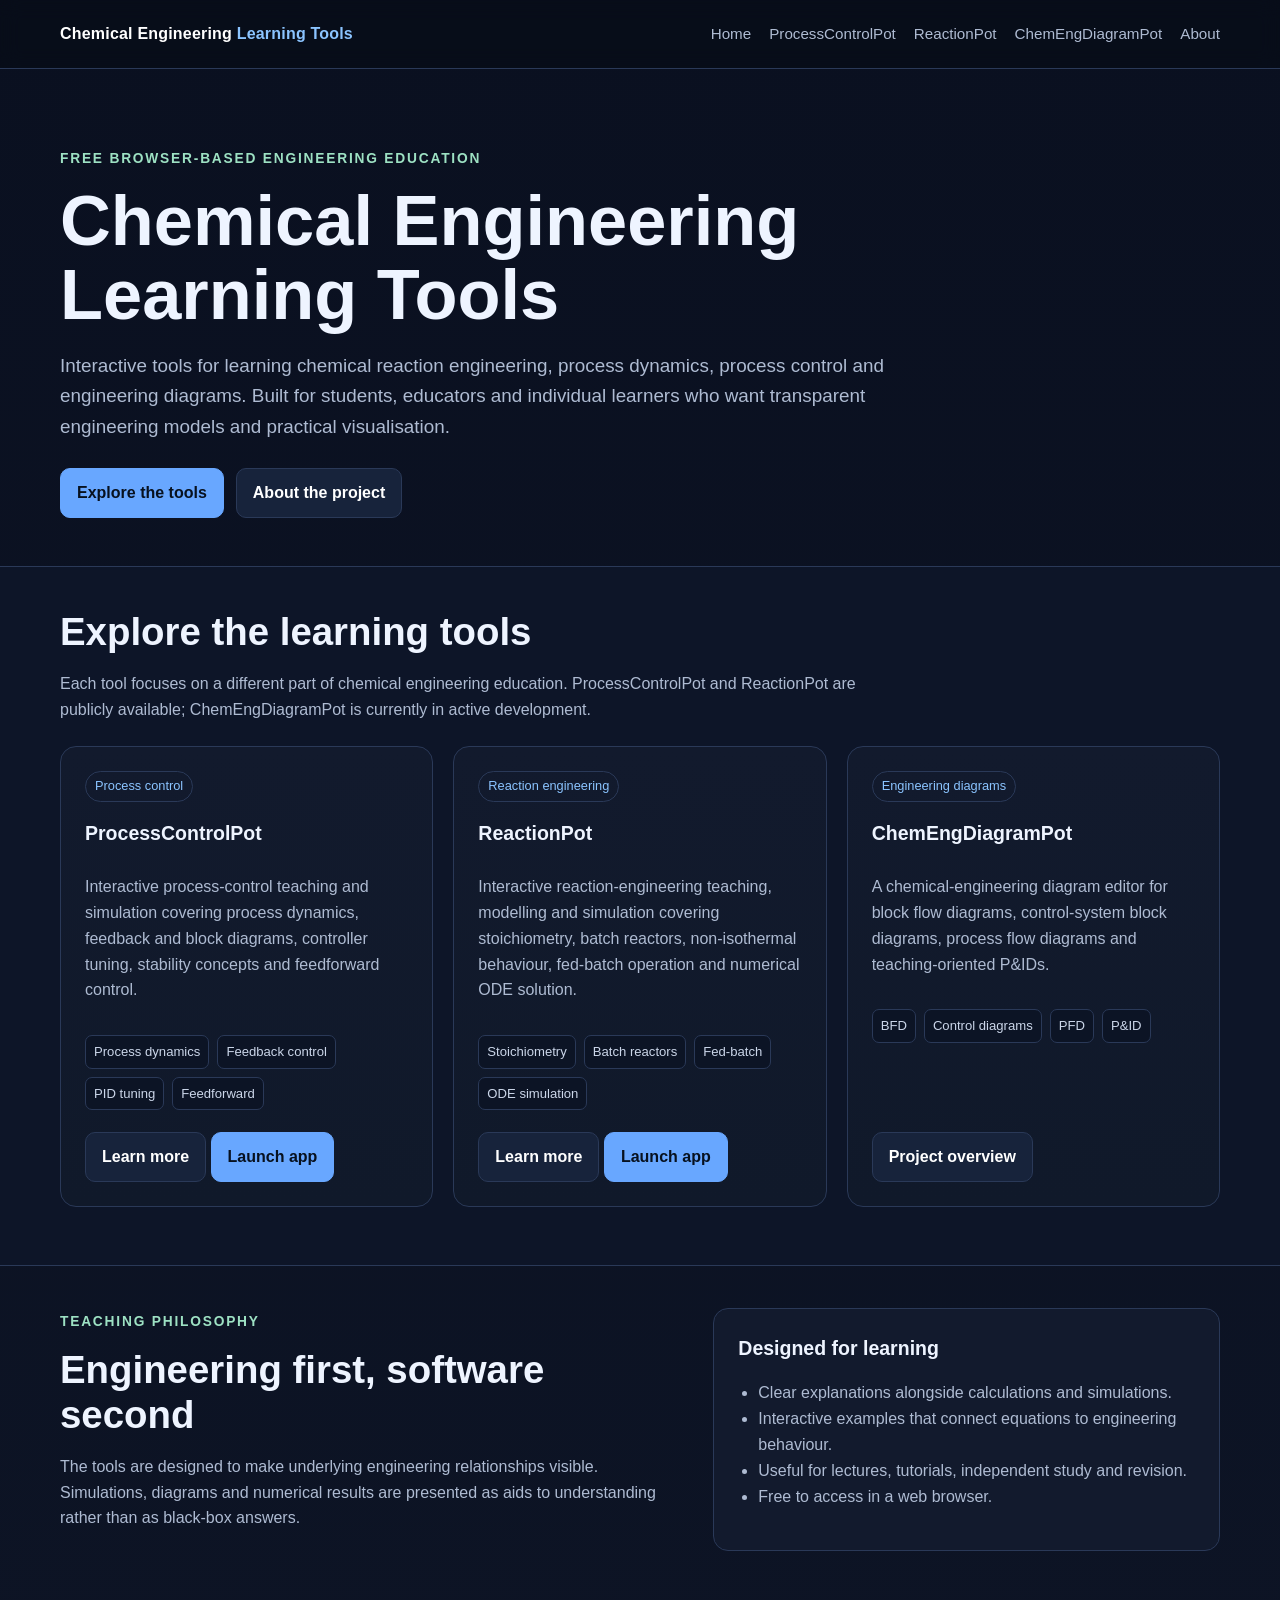
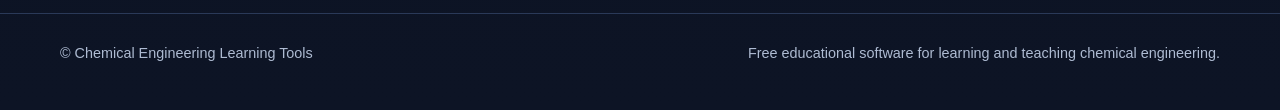
==== index.html @ 4efcb91d "Publish CEL site v0.3" ====
<!doctype html>
<html lang="en-GB">
<head>
<meta charset="utf-8">
<meta name="viewport" content="width=device-width,initial-scale=1">
<title>Chemical Engineering Learning Tools | Free Interactive Teaching Software</title>
<meta name="description" content="Free interactive browser-based tools for learning chemical reaction engineering, process dynamics, process control and engineering diagrams.">
<meta name="robots" content="index,follow">
<link rel="canonical" href="https://chemenglearningtools.github.io/">
<meta property="og:type" content="website">
<meta property="og:title" content="Chemical Engineering Learning Tools | Free Interactive Teaching Software">
<meta property="og:description" content="Free interactive browser-based tools for learning chemical reaction engineering, process dynamics, process control and engineering diagrams.">
<meta property="og:url" content="https://chemenglearningtools.github.io/">
<meta name="twitter:card" content="summary">
<link rel="stylesheet" href="assets/css/styles.css">
<script type="application/ld+json">{"@context": "https://schema.org", "@type": "WebSite", "name": "Chemical Engineering Learning Tools", "url": "https://chemenglearningtools.github.io/", "description": "Free interactive browser-based educational tools for chemical engineering."}</script>
</head>
<body>

<header class="site-header">
  <div class="container navbar">
    <a class="brand" href="index.html">Chemical Engineering <span>Learning Tools</span></a>
    <nav class="navlinks" aria-label="Main navigation">
      <a href="index.html">Home</a>
      <a href="processcontrolpot.html">ProcessControlPot</a>
      <a href="reactionpot.html">ReactionPot</a>
      <a href="chemengdiagrampot.html">ChemEngDiagramPot</a>
      <a href="about.html">About</a>
    </nav>
  </div>
</header>

<main>
<section class="hero">
  <div class="container">
    <span class="eyebrow">Free browser-based engineering education</span>
    <h1>Chemical Engineering Learning Tools</h1>
    <p class="lead">Interactive tools for learning chemical reaction engineering, process dynamics, process control and engineering diagrams. Built for students, educators and individual learners who want transparent engineering models and practical visualisation.</p>
    <div class="actions">
      <a class="btn primary" href="#tools">Explore the tools</a>
      <a class="btn" href="about.html">About the project</a>
    </div>
  </div>
</section>

<section class="section alt" id="tools">
  <div class="container">
    <h2>Explore the learning tools</h2>
    <p class="section-intro">Each tool focuses on a different part of chemical engineering education. ProcessControlPot and ReactionPot are publicly available; ChemEngDiagramPot is currently in active development.</p>

    <div class="grid">
      <article class="card">
        <span class="tag">Process control</span>
        <h3>ProcessControlPot</h3>
        <p>Interactive process-control teaching and simulation covering process dynamics, feedback and block diagrams, controller tuning, stability concepts and feedforward control.</p>
        <div class="topic-list">
          <span>Process dynamics</span><span>Feedback control</span><span>PID tuning</span><span>Feedforward</span>
        </div>
        <div class="card-actions">
          <a class="btn" href="processcontrolpot.html">Learn more</a>
          <a class="btn primary" href="https://processcontrolpot.streamlit.app" target="_blank" rel="noopener">Launch app</a>
        </div>
      </article>

      <article class="card">
        <span class="tag">Reaction engineering</span>
        <h3>ReactionPot</h3>
        <p>Interactive reaction-engineering teaching, modelling and simulation covering stoichiometry, batch reactors, non-isothermal behaviour, fed-batch operation and numerical ODE solution.</p>
        <div class="topic-list">
          <span>Stoichiometry</span><span>Batch reactors</span><span>Fed-batch</span><span>ODE simulation</span>
        </div>
        <div class="card-actions">
          <a class="btn" href="reactionpot.html">Learn more</a>
          <a class="btn primary" href="https://reactionpot.streamlit.app" target="_blank" rel="noopener">Launch app</a>
        </div>
      </article>

      <article class="card">
        <span class="tag">Engineering diagrams</span>
        <h3>ChemEngDiagramPot</h3>
        <p>A chemical-engineering diagram editor for block flow diagrams, control-system block diagrams, process flow diagrams and teaching-oriented P&amp;IDs.</p>
        <div class="topic-list">
          <span>BFD</span><span>Control diagrams</span><span>PFD</span><span>P&amp;ID</span>
        </div>
        <div class="card-actions">
          <a class="btn" href="chemengdiagrampot.html">Project overview</a>
        </div>
      </article>
    </div>
  </div>
</section>

<section class="section">
  <div class="container split">
    <div>
      <span class="eyebrow">Teaching philosophy</span>
      <h2>Engineering first, software second</h2>
      <p class="section-intro">The tools are designed to make underlying engineering relationships visible. Simulations, diagrams and numerical results are presented as aids to understanding rather than as black-box answers.</p>
    </div>
    <div class="panel">
      <h3>Designed for learning</h3>
      <ul class="clean-list">
        <li>Clear explanations alongside calculations and simulations.</li>
        <li>Interactive examples that connect equations to engineering behaviour.</li>
        <li>Useful for lectures, tutorials, independent study and revision.</li>
        <li>Free to access in a web browser.</li>
      </ul>
    </div>
  </div>
</section>
</main>

<footer>
  <div class="container footer-inner">
    <div>© Chemical Engineering Learning Tools</div>
    <div>Free educational software for learning and teaching chemical engineering.</div>
  </div>
</footer>
</body></html>
---- assets/css/styles.css ----
:root{
  --bg:#0b1020;
  --panel:#121a2d;
  --panel2:#17233b;
  --line:#2a3958;
  --text:#eef4ff;
  --muted:#aebbd2;
  --blue:#68a7ff;
  --blue2:#8bc4ff;
  --accent:#9de1c3;
  --max:1160px;
}
*{box-sizing:border-box}
html{scroll-behavior:smooth}
body{
  margin:0;
  background:linear-gradient(180deg,#0a1020 0%,#0d1425 100%);
  color:var(--text);
  font-family:Inter,Segoe UI,Arial,sans-serif;
  line-height:1.62;
}
a{color:var(--blue2)}
img{max-width:100%;height:auto}
.container{width:min(var(--max),calc(100% - 36px));margin:auto}
.site-header{
  position:sticky;top:0;z-index:20;
  background:rgba(8,13,25,.94);
  border-bottom:1px solid var(--line);
  backdrop-filter:blur(10px);
}
.navbar{
  min-height:68px;display:flex;align-items:center;justify-content:space-between;gap:20px
}
.brand{text-decoration:none;color:white;font-weight:750;letter-spacing:.2px}
.brand span{color:var(--blue2)}
.navlinks{display:flex;gap:18px;flex-wrap:wrap}
.navlinks a{text-decoration:none;color:var(--muted);font-size:.95rem}
.navlinks a:hover,.navlinks a.active{color:white}
.hero{padding:76px 0 48px}
.eyebrow{
  display:inline-block;color:var(--accent);font-weight:700;font-size:.86rem;
  text-transform:uppercase;letter-spacing:.13em;margin-bottom:14px
}
h1{font-size:clamp(2.3rem,5.5vw,4.7rem);line-height:1.04;margin:0 0 20px;max-width:960px}
h2{font-size:clamp(1.65rem,3vw,2.45rem);line-height:1.18;margin:0 0 14px}
h3{font-size:1.22rem;margin:0 0 8px}
.lead{font-size:1.18rem;color:var(--muted);max-width:850px;margin:0 0 26px}
.actions{display:flex;gap:12px;flex-wrap:wrap;margin-top:26px}
.btn{
  display:inline-block;text-decoration:none;border-radius:10px;padding:11px 16px;
  font-weight:700;border:1px solid var(--line);background:var(--panel2);color:white
}
.btn.primary{background:var(--blue);border-color:var(--blue);color:#07111f}
.btn:hover{transform:translateY(-1px)}
.section{padding:42px 0 58px}
.section.alt{border-top:1px solid var(--line);border-bottom:1px solid var(--line);background:#0d1528}
.section-intro{max-width:820px;color:var(--muted);margin-bottom:24px}
.grid{display:grid;grid-template-columns:repeat(3,1fr);gap:20px}
.card{
  background:linear-gradient(180deg,var(--panel) 0%,#10192a 100%);
  border:1px solid var(--line);border-radius:16px;padding:24px;
  display:flex;flex-direction:column;min-height:100%
}
.card p{color:var(--muted)}
.card .tag{
  align-self:flex-start;font-size:.8rem;border:1px solid var(--line);
  color:var(--blue2);padding:4px 9px;border-radius:999px;margin-bottom:16px
}
.card .card-actions{margin-top:auto;padding-top:18px}
.topic-list{display:flex;gap:8px;flex-wrap:wrap;margin:16px 0 4px}
.topic-list span{
  font-size:.82rem;background:#0c1425;border:1px solid var(--line);
  padding:5px 8px;border-radius:7px;color:#cbd6e9
}
.split{display:grid;grid-template-columns:1.1fr .9fr;gap:34px;align-items:start}
.panel{
  background:var(--panel);border:1px solid var(--line);border-radius:15px;padding:24px
}
.panel p,.panel li{color:var(--muted)}
.clean-list{padding-left:20px}
.note{
  border-left:4px solid var(--blue);padding:12px 15px;background:#101a2f;
  color:var(--muted);border-radius:0 10px 10px 0
}
.tool-hero{
  padding:58px 0 35px;border-bottom:1px solid var(--line)
}
.tool-hero h1{font-size:clamp(2.1rem,4.5vw,3.8rem)}
.kicker{color:var(--blue2);font-weight:700;margin-bottom:8px}
.status{
  display:inline-block;border:1px solid var(--line);border-radius:999px;
  padding:5px 10px;color:var(--muted);font-size:.84rem;margin-bottom:14px
}
.status.live{color:var(--accent);border-color:#315f51}
.topic-grid{display:grid;grid-template-columns:repeat(2,1fr);gap:16px}
.topic{
  background:var(--panel);border:1px solid var(--line);border-radius:12px;padding:18px
}
.topic strong{display:block;margin-bottom:4px}
.topic span{color:var(--muted)}
footer{border-top:1px solid var(--line);padding:28px 0 44px;color:var(--muted);font-size:.9rem}
footer .footer-inner{display:flex;justify-content:space-between;gap:20px;flex-wrap:wrap}
.small{font-size:.9rem;color:var(--muted)}
hr{border:0;border-top:1px solid var(--line);margin:30px 0}
.placeholder{
  border:1px dashed #48628f;border-radius:14px;padding:30px;text-align:center;
  color:var(--muted);background:#0c1426
}
@media (max-width:900px){
  .grid{grid-template-columns:1fr}
  .split,.topic-grid{grid-template-columns:1fr}
  .navbar{align-items:flex-start;padding:14px 0}
  .navlinks{justify-content:flex-end}
}
@media (max-width:620px){
  .navbar{display:block}
  .navlinks{margin-top:10px;gap:12px}
  .hero{padding-top:52px}
}


.contact-card{background:linear-gradient(180deg,var(--panel) 0%,#10192a 100%);border:1px solid var(--line);border-radius:16px;padding:24px}
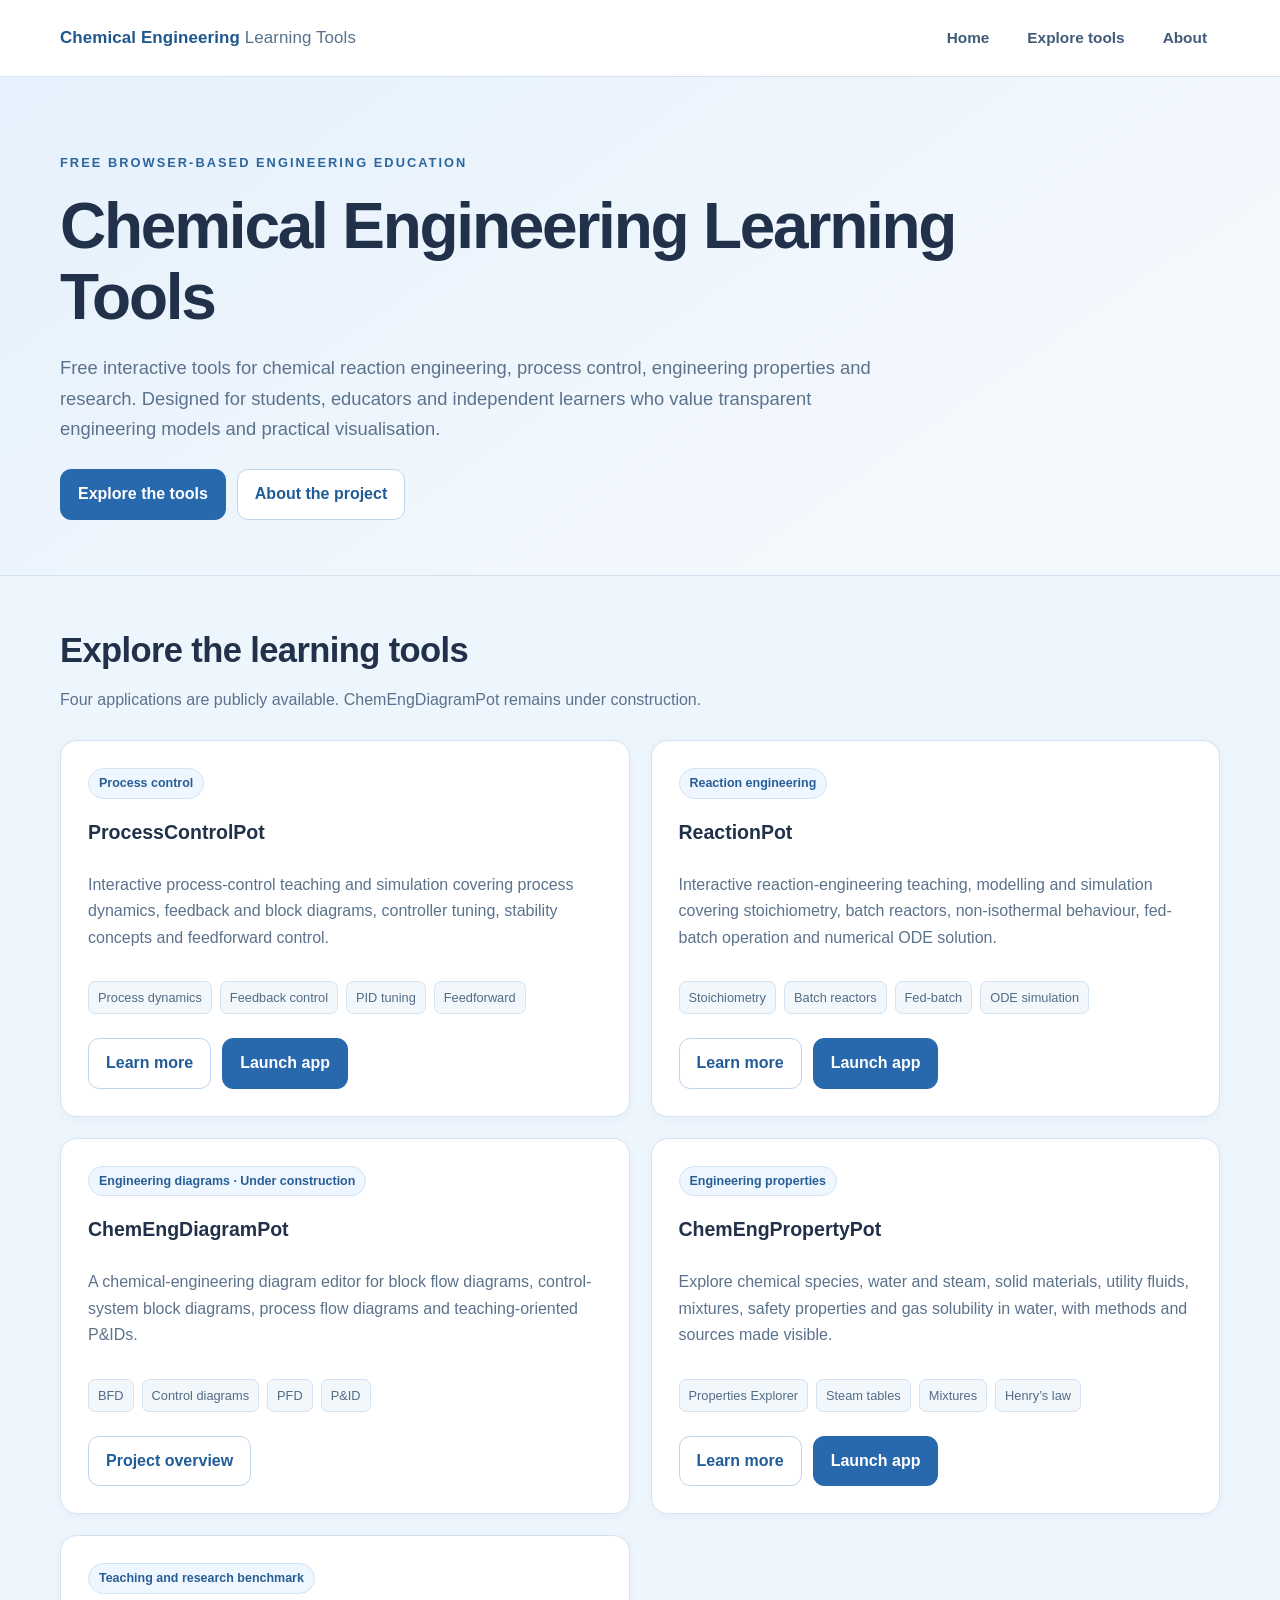
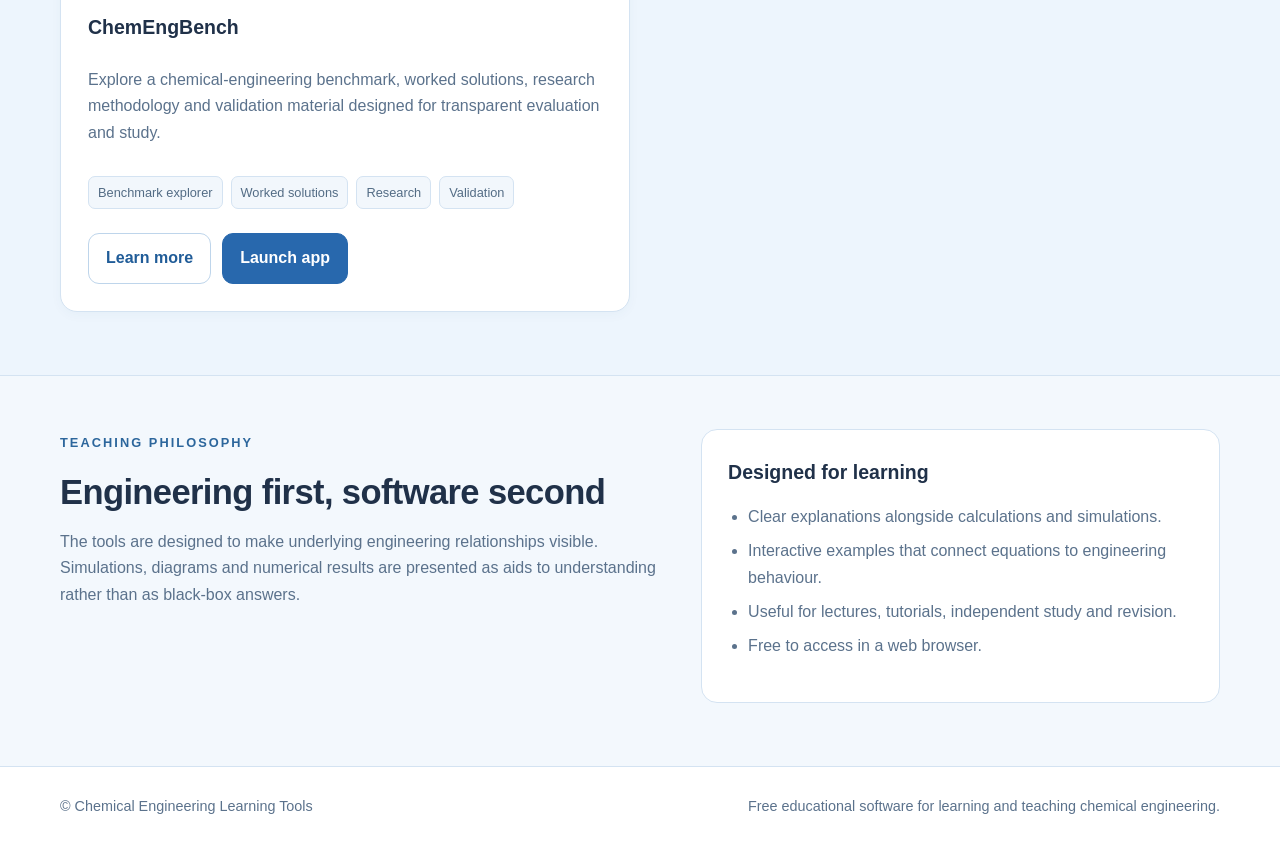
==== commit 92c60055: "CEL Site v0.4 - Light theme redesign and two new tools" ====
--- a/index.html
+++ b/index.html
@@ -4,12 +4,12 @@
 <meta charset="utf-8">
 <meta name="viewport" content="width=device-width,initial-scale=1">
 <title>Chemical Engineering Learning Tools | Free Interactive Teaching Software</title>
-<meta name="description" content="Free interactive browser-based tools for learning chemical reaction engineering, process dynamics, process control and engineering diagrams.">
+<meta name="description" content="Free browser-based learning and reference tools for chemical engineering: process control, reaction engineering, engineering properties, diagrams and research.">
 <meta name="robots" content="index,follow">
 <link rel="canonical" href="https://chemenglearningtools.github.io/">
 <meta property="og:type" content="website">
 <meta property="og:title" content="Chemical Engineering Learning Tools | Free Interactive Teaching Software">
-<meta property="og:description" content="Free interactive browser-based tools for learning chemical reaction engineering, process dynamics, process control and engineering diagrams.">
+<meta property="og:description" content="Free browser-based learning and reference tools for chemical engineering: process control, reaction engineering, engineering properties, diagrams and research.">
 <meta property="og:url" content="https://chemenglearningtools.github.io/">
 <meta name="twitter:card" content="summary">
 <link rel="stylesheet" href="assets/css/styles.css">
@@ -17,25 +17,14 @@
 </head>
 <body>
 
-<header class="site-header">
-  <div class="container navbar">
-    <a class="brand" href="index.html">Chemical Engineering <span>Learning Tools</span></a>
-    <nav class="navlinks" aria-label="Main navigation">
-      <a href="index.html">Home</a>
-      <a href="processcontrolpot.html">ProcessControlPot</a>
-      <a href="reactionpot.html">ReactionPot</a>
-      <a href="chemengdiagrampot.html">ChemEngDiagramPot</a>
-      <a href="about.html">About</a>
-    </nav>
-  </div>
-</header>
+<header class="site-header"><div class="container navbar"><a class="brand" href="index.html">Chemical Engineering <span>Learning Tools</span></a><nav class="navlinks" aria-label="Main navigation"><a href="index.html">Home</a><a href="index.html#tools">Explore tools</a><a href="about.html">About</a></nav></div></header>
 
 <main>
 <section class="hero">
   <div class="container">
     <span class="eyebrow">Free browser-based engineering education</span>
     <h1>Chemical Engineering Learning Tools</h1>
-    <p class="lead">Interactive tools for learning chemical reaction engineering, process dynamics, process control and engineering diagrams. Built for students, educators and individual learners who want transparent engineering models and practical visualisation.</p>
+    <p class="lead">Free interactive tools for chemical reaction engineering, process control, engineering properties and research. Designed for students, educators and independent learners who value transparent engineering models and practical visualisation.</p>
     <div class="actions">
       <a class="btn primary" href="#tools">Explore the tools</a>
       <a class="btn" href="about.html">About the project</a>
@@ -46,7 +35,7 @@
 <section class="section alt" id="tools">
   <div class="container">
     <h2>Explore the learning tools</h2>
-    <p class="section-intro">Each tool focuses on a different part of chemical engineering education. ProcessControlPot and ReactionPot are publicly available; ChemEngDiagramPot is currently in active development.</p>
+    <p class="section-intro">Four applications are publicly available. ChemEngDiagramPot remains under construction.</p>
 
     <div class="grid">
       <article class="card">
@@ -76,7 +65,7 @@
       </article>
 
       <article class="card">
-        <span class="tag">Engineering diagrams</span>
+        <span class="tag">Engineering diagrams · Under construction</span>
         <h3>ChemEngDiagramPot</h3>
         <p>A chemical-engineering diagram editor for block flow diagrams, control-system block diagrams, process flow diagrams and teaching-oriented P&amp;IDs.</p>
         <div class="topic-list">
@@ -86,6 +75,8 @@
           <a class="btn" href="chemengdiagrampot.html">Project overview</a>
         </div>
       </article>
+      <article class="card"><span class="tag">Engineering properties</span><h3>ChemEngPropertyPot</h3><p>Explore chemical species, water and steam, solid materials, utility fluids, mixtures, safety properties and gas solubility in water, with methods and sources made visible.</p><div class="topic-list"><span>Properties Explorer</span><span>Steam tables</span><span>Mixtures</span><span>Henry’s law</span></div><div class="card-actions"><a class="btn" href="chemengpropertypot.html">Learn more</a><a class="btn primary" href="https://chemengpropertypot.streamlit.app" target="_blank" rel="noopener">Launch app</a></div></article>
+      <article class="card"><span class="tag">Teaching and research benchmark</span><h3>ChemEngBench</h3><p>Explore a chemical-engineering benchmark, worked solutions, research methodology and validation material designed for transparent evaluation and study.</p><div class="topic-list"><span>Benchmark explorer</span><span>Worked solutions</span><span>Research</span><span>Validation</span></div><div class="card-actions"><a class="btn" href="chemengbench.html">Learn more</a><a class="btn primary" href="https://chemengbench.streamlit.app" target="_blank" rel="noopener">Launch app</a></div></article>
     </div>
   </div>
 </section>
--- a/assets/css/styles.css
+++ b/assets/css/styles.css
@@ -1,123 +1,7 @@
 
-:root{
-  --bg:#0b1020;
-  --panel:#121a2d;
-  --panel2:#17233b;
-  --line:#2a3958;
-  --text:#eef4ff;
-  --muted:#aebbd2;
-  --blue:#68a7ff;
-  --blue2:#8bc4ff;
-  --accent:#9de1c3;
-  --max:1160px;
-}
-*{box-sizing:border-box}
-html{scroll-behavior:smooth}
-body{
-  margin:0;
-  background:linear-gradient(180deg,#0a1020 0%,#0d1425 100%);
-  color:var(--text);
-  font-family:Inter,Segoe UI,Arial,sans-serif;
-  line-height:1.62;
-}
-a{color:var(--blue2)}
-img{max-width:100%;height:auto}
-.container{width:min(var(--max),calc(100% - 36px));margin:auto}
-.site-header{
-  position:sticky;top:0;z-index:20;
-  background:rgba(8,13,25,.94);
-  border-bottom:1px solid var(--line);
-  backdrop-filter:blur(10px);
-}
-.navbar{
-  min-height:68px;display:flex;align-items:center;justify-content:space-between;gap:20px
-}
-.brand{text-decoration:none;color:white;font-weight:750;letter-spacing:.2px}
-.brand span{color:var(--blue2)}
-.navlinks{display:flex;gap:18px;flex-wrap:wrap}
-.navlinks a{text-decoration:none;color:var(--muted);font-size:.95rem}
-.navlinks a:hover,.navlinks a.active{color:white}
-.hero{padding:76px 0 48px}
-.eyebrow{
-  display:inline-block;color:var(--accent);font-weight:700;font-size:.86rem;
-  text-transform:uppercase;letter-spacing:.13em;margin-bottom:14px
-}
-h1{font-size:clamp(2.3rem,5.5vw,4.7rem);line-height:1.04;margin:0 0 20px;max-width:960px}
-h2{font-size:clamp(1.65rem,3vw,2.45rem);line-height:1.18;margin:0 0 14px}
-h3{font-size:1.22rem;margin:0 0 8px}
-.lead{font-size:1.18rem;color:var(--muted);max-width:850px;margin:0 0 26px}
-.actions{display:flex;gap:12px;flex-wrap:wrap;margin-top:26px}
-.btn{
-  display:inline-block;text-decoration:none;border-radius:10px;padding:11px 16px;
-  font-weight:700;border:1px solid var(--line);background:var(--panel2);color:white
-}
-.btn.primary{background:var(--blue);border-color:var(--blue);color:#07111f}
-.btn:hover{transform:translateY(-1px)}
-.section{padding:42px 0 58px}
-.section.alt{border-top:1px solid var(--line);border-bottom:1px solid var(--line);background:#0d1528}
-.section-intro{max-width:820px;color:var(--muted);margin-bottom:24px}
-.grid{display:grid;grid-template-columns:repeat(3,1fr);gap:20px}
-.card{
-  background:linear-gradient(180deg,var(--panel) 0%,#10192a 100%);
-  border:1px solid var(--line);border-radius:16px;padding:24px;
-  display:flex;flex-direction:column;min-height:100%
-}
-.card p{color:var(--muted)}
-.card .tag{
-  align-self:flex-start;font-size:.8rem;border:1px solid var(--line);
-  color:var(--blue2);padding:4px 9px;border-radius:999px;margin-bottom:16px
-}
-.card .card-actions{margin-top:auto;padding-top:18px}
-.topic-list{display:flex;gap:8px;flex-wrap:wrap;margin:16px 0 4px}
-.topic-list span{
-  font-size:.82rem;background:#0c1425;border:1px solid var(--line);
-  padding:5px 8px;border-radius:7px;color:#cbd6e9
-}
-.split{display:grid;grid-template-columns:1.1fr .9fr;gap:34px;align-items:start}
-.panel{
-  background:var(--panel);border:1px solid var(--line);border-radius:15px;padding:24px
-}
-.panel p,.panel li{color:var(--muted)}
-.clean-list{padding-left:20px}
-.note{
-  border-left:4px solid var(--blue);padding:12px 15px;background:#101a2f;
-  color:var(--muted);border-radius:0 10px 10px 0
-}
-.tool-hero{
-  padding:58px 0 35px;border-bottom:1px solid var(--line)
-}
-.tool-hero h1{font-size:clamp(2.1rem,4.5vw,3.8rem)}
-.kicker{color:var(--blue2);font-weight:700;margin-bottom:8px}
-.status{
-  display:inline-block;border:1px solid var(--line);border-radius:999px;
-  padding:5px 10px;color:var(--muted);font-size:.84rem;margin-bottom:14px
-}
-.status.live{color:var(--accent);border-color:#315f51}
-.topic-grid{display:grid;grid-template-columns:repeat(2,1fr);gap:16px}
-.topic{
-  background:var(--panel);border:1px solid var(--line);border-radius:12px;padding:18px
-}
-.topic strong{display:block;margin-bottom:4px}
-.topic span{color:var(--muted)}
-footer{border-top:1px solid var(--line);padding:28px 0 44px;color:var(--muted);font-size:.9rem}
-footer .footer-inner{display:flex;justify-content:space-between;gap:20px;flex-wrap:wrap}
-.small{font-size:.9rem;color:var(--muted)}
-hr{border:0;border-top:1px solid var(--line);margin:30px 0}
-.placeholder{
-  border:1px dashed #48628f;border-radius:14px;padding:30px;text-align:center;
-  color:var(--muted);background:#0c1426
-}
-@media (max-width:900px){
-  .grid{grid-template-columns:1fr}
-  .split,.topic-grid{grid-template-columns:1fr}
-  .navbar{align-items:flex-start;padding:14px 0}
-  .navlinks{justify-content:flex-end}
-}
-@media (max-width:620px){
-  .navbar{display:block}
-  .navlinks{margin-top:10px;gap:12px}
-  .hero{padding-top:52px}
-}
-
-
-.contact-card{background:linear-gradient(180deg,var(--panel) 0%,#10192a 100%);border:1px solid var(--line);border-radius:16px;padding:24px}
+:root{--bg:#f3f8fd;--surface:#ffffff;--panel:#ffffff;--panel2:#eaf3fc;--line:#d4e3f2;--text:#203149;--muted:#5b728c;--blue:#2868ad;--blue2:#245f9e;--accent:#2868ad;--max:1160px}
+*{box-sizing:border-box} html{scroll-behavior:smooth}body{margin:0;background:var(--bg);color:var(--text);font-family:Inter,"Segoe UI",Arial,sans-serif;line-height:1.65}a{color:var(--blue2)}img{max-width:100%;height:auto}.container{width:min(var(--max),calc(100% - 40px));margin:auto}
+.site-header{position:sticky;top:0;z-index:20;background:rgba(255,255,255,.96);border-bottom:1px solid var(--line);backdrop-filter:blur(12px)}.navbar{min-height:76px;display:flex;align-items:center;justify-content:space-between;gap:24px}.brand{text-decoration:none;color:#20578d;font-size:1.06rem;font-weight:800;letter-spacing:.1px}.brand span{color:#56718d;font-weight:500}.navlinks{display:flex;gap:12px;align-items:center;flex-wrap:wrap}.navlinks a{text-decoration:none;color:#405b77;font-weight:600;font-size:.96rem;border-radius:9px;padding:8px 13px}.navlinks a:hover,.navlinks a.active{color:#19578e;background:#eaf3fc}
+.hero{padding:72px 0 55px;background:linear-gradient(145deg,#e5f1fc 0%,#f3f8fd 72%)}.eyebrow{display:inline-block;color:#2c669c;font-weight:750;font-size:.8rem;text-transform:uppercase;letter-spacing:.16em;margin-bottom:18px}h1{font-size:clamp(2.35rem,5vw,4.25rem);line-height:1.11;margin:0 0 20px;max-width:1050px;letter-spacing:-.035em}h2{font-size:clamp(1.65rem,2.7vw,2.3rem);line-height:1.22;margin:0 0 13px;letter-spacing:-.018em}h3{font-size:1.22rem;margin:0 0 8px}.lead{font-size:1.15rem;color:var(--muted);max-width:840px;margin:0 0 22px}.actions,.card-actions{display:flex;gap:11px;flex-wrap:wrap}.actions{margin-top:25px}.btn{display:inline-flex;align-items:center;justify-content:center;text-align:center;text-decoration:none;border-radius:11px;padding:11px 17px;font-weight:650;border:1px solid #bed5eb;background:#fff;color:#205c98;transition:background .16s,transform .16s}.btn.primary{background:var(--blue);border-color:var(--blue);color:#fff}.btn:hover{transform:translateY(-1px);background:#eaf3fc}.btn.primary:hover{background:#1b538e}.btn:focus-visible,.navlinks a:focus-visible{outline:3px solid #6ca9e3;outline-offset:3px}
+.section{padding:53px 0 63px}.section.alt{border-top:1px solid var(--line);border-bottom:1px solid var(--line);background:#edf5fd}.section-intro{max-width:850px;color:var(--muted);margin-bottom:27px}.grid{display:grid;grid-template-columns:repeat(2,minmax(0,1fr));gap:21px}.card{background:var(--surface);border:1px solid var(--line);border-radius:17px;padding:27px;display:flex;flex-direction:column;min-height:100%;box-shadow:0 3px 12px rgba(39,81,122,.035)}.card p{color:var(--muted)}.card .tag{align-self:flex-start;font-size:.78rem;border:1px solid #d2e3f2;background:#eef6ff;color:#285e95;padding:4px 10px;border-radius:99px;margin-bottom:17px;font-weight:700}.card .card-actions{margin-top:auto;padding-top:18px}.topic-list{display:flex;gap:8px;flex-wrap:wrap;margin:14px 0 6px}.topic-list span{font-size:.8rem;background:#f2f7fc;border:1px solid var(--line);padding:5px 9px;border-radius:7px;color:#536c85}.split{display:grid;grid-template-columns:1.08fr .92fr;gap:32px;align-items:start}.panel,.contact-card{background:#fff;border:1px solid var(--line);border-radius:16px;padding:26px}.panel p,.panel li{color:var(--muted)}.clean-list{padding-left:20px}.clean-list li{margin-bottom:8px}.note{border-left:4px solid var(--blue);padding:16px 19px;background:#eaf3fc;color:#425d77;border-radius:0 10px 10px 0}.tool-hero{padding:60px 0 46px;border-bottom:1px solid var(--line);background:linear-gradient(145deg,#e5f1fc,#f3f8fd)}.tool-hero h1{font-size:clamp(2.2rem,4.5vw,3.9rem)}.kicker{color:#2868ad;font-weight:750;margin-bottom:10px}.status{display:inline-block;border:1px solid #d0e1f1;background:#fff;border-radius:99px;padding:5px 12px;color:#62758b;font-size:.82rem;font-weight:650;margin-bottom:15px}.status.live{color:#245f93;border-color:#b6d6ef;background:#e8f4ff}.topic-grid{display:grid;grid-template-columns:repeat(2,minmax(0,1fr));gap:17px}.topic{background:#fff;border:1px solid var(--line);border-radius:13px;padding:20px}.topic strong{display:block;margin-bottom:5px}.topic span{color:var(--muted)}footer{border-top:1px solid var(--line);padding:28px 0 42px;background:#fff;color:var(--muted);font-size:.9rem}footer .footer-inner{display:flex;justify-content:space-between;gap:20px;flex-wrap:wrap}.small{font-size:.9rem;color:var(--muted)}hr{border:0;border-top:1px solid var(--line);margin:30px 0}.placeholder{border:1px dashed #b1cde6;border-radius:14px;padding:30px;text-align:center;color:var(--muted);background:#f5faff}.contact-card a{overflow-wrap:anywhere}
+@media(max-width:900px){.split{grid-template-columns:1fr}.navbar{align-items:flex-start;padding:14px 0}.navlinks{justify-content:flex-end}}@media(max-width:690px){.grid,.topic-grid{grid-template-columns:1fr}.navbar{display:block}.navlinks{margin-top:10px;gap:5px}.navlinks a{padding:7px 10px}.hero{padding:49px 0 43px}.section{padding:39px 0 45px}.card{padding:22px}.container{width:min(var(--max),calc(100% - 28px))}}
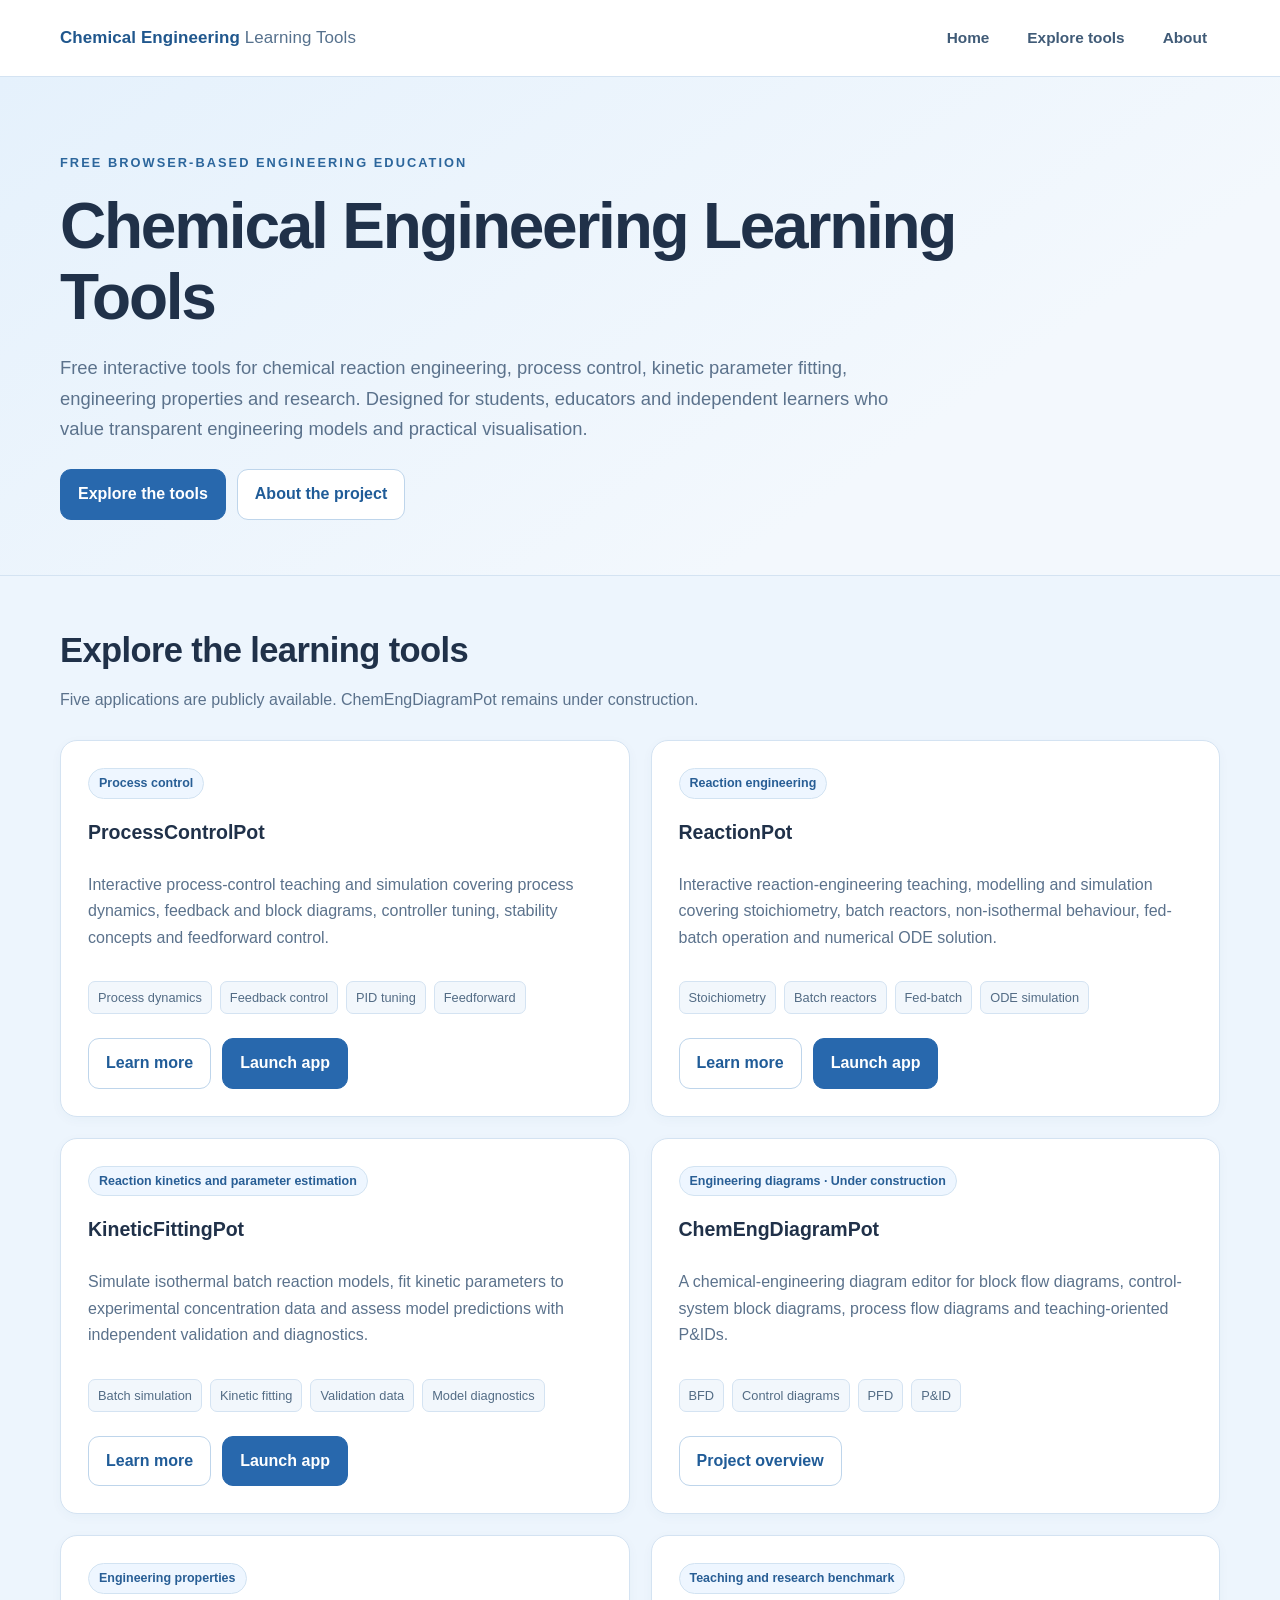
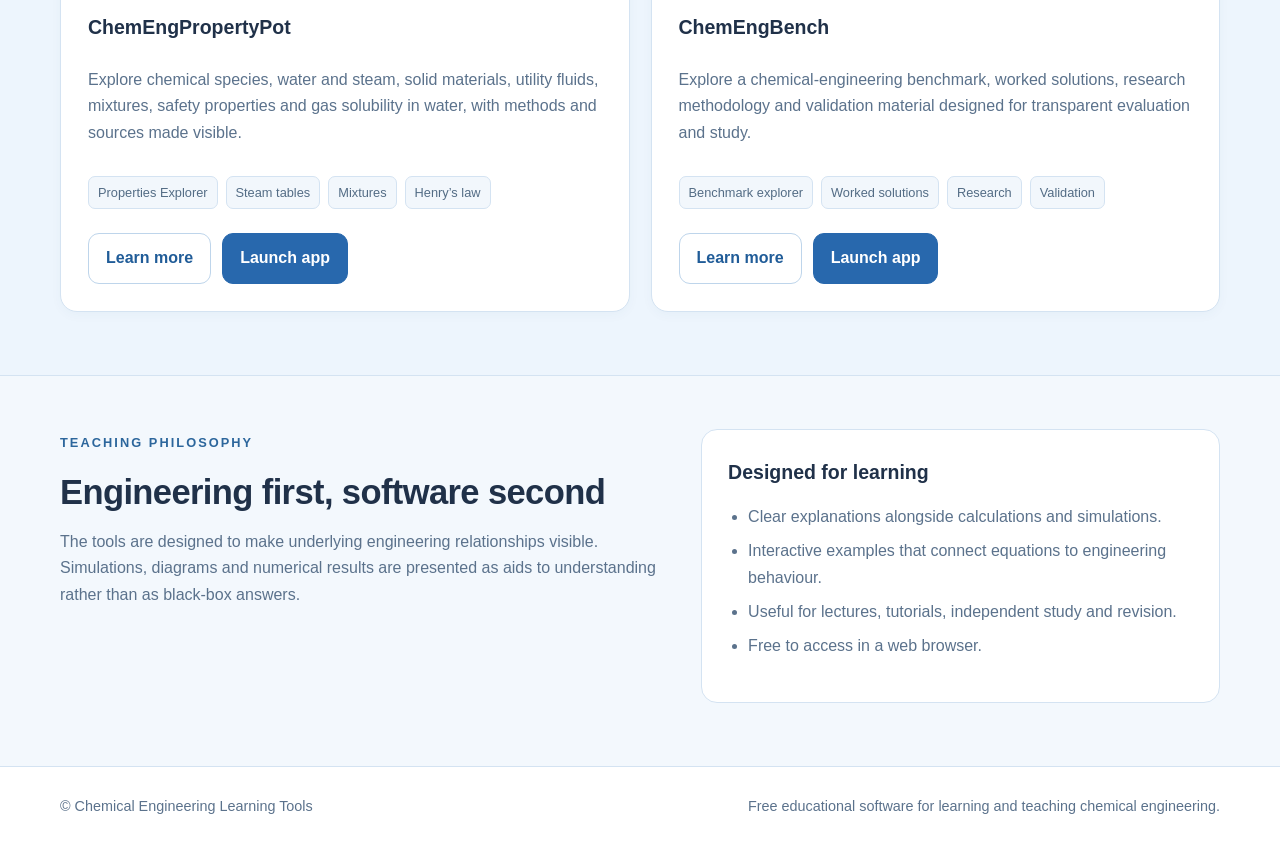
==== commit 8ac9908b: "CEL Site v0.5 - KineticFittingPot and SEO improvements" ====
--- a/index.html
+++ b/index.html
@@ -4,15 +4,15 @@
 <meta charset="utf-8">
 <meta name="viewport" content="width=device-width,initial-scale=1">
 <title>Chemical Engineering Learning Tools | Free Interactive Teaching Software</title>
-<meta name="description" content="Free browser-based learning and reference tools for chemical engineering: process control, reaction engineering, engineering properties, diagrams and research.">
+<meta name="description" content="Free browser-based learning and reference tools for chemical engineering: process control, reaction engineering, reaction kinetics, engineering properties, diagrams and research.">
 <meta name="robots" content="index,follow">
 <link rel="canonical" href="https://chemenglearningtools.github.io/">
 <meta property="og:type" content="website">
 <meta property="og:title" content="Chemical Engineering Learning Tools | Free Interactive Teaching Software">
-<meta property="og:description" content="Free browser-based learning and reference tools for chemical engineering: process control, reaction engineering, engineering properties, diagrams and research.">
+<meta property="og:description" content="Free browser-based learning and reference tools for chemical engineering: process control, reaction engineering, reaction kinetics, engineering properties, diagrams and research.">
 <meta property="og:url" content="https://chemenglearningtools.github.io/">
 <meta name="twitter:card" content="summary">
-<link rel="stylesheet" href="assets/css/styles.css">
+<link rel="stylesheet" href="assets/css/styles.css?v=0.5">
 <script type="application/ld+json">{"@context": "https://schema.org", "@type": "WebSite", "name": "Chemical Engineering Learning Tools", "url": "https://chemenglearningtools.github.io/", "description": "Free interactive browser-based educational tools for chemical engineering."}</script>
 </head>
 <body>
@@ -24,7 +24,7 @@
   <div class="container">
     <span class="eyebrow">Free browser-based engineering education</span>
     <h1>Chemical Engineering Learning Tools</h1>
-    <p class="lead">Free interactive tools for chemical reaction engineering, process control, engineering properties and research. Designed for students, educators and independent learners who value transparent engineering models and practical visualisation.</p>
+    <p class="lead">Free interactive tools for chemical reaction engineering, process control, kinetic parameter fitting, engineering properties and research. Designed for students, educators and independent learners who value transparent engineering models and practical visualisation.</p>
     <div class="actions">
       <a class="btn primary" href="#tools">Explore the tools</a>
       <a class="btn" href="about.html">About the project</a>
@@ -35,7 +35,7 @@
 <section class="section alt" id="tools">
   <div class="container">
     <h2>Explore the learning tools</h2>
-    <p class="section-intro">Four applications are publicly available. ChemEngDiagramPot remains under construction.</p>
+    <p class="section-intro">Five applications are publicly available. ChemEngDiagramPot remains under construction.</p>
 
     <div class="grid">
       <article class="card">
@@ -64,6 +64,14 @@
         </div>
       </article>
 
+
+      <article class="card">
+        <span class="tag">Reaction kinetics and parameter estimation</span>
+        <h3>KineticFittingPot</h3>
+        <p>Simulate isothermal batch reaction models, fit kinetic parameters to experimental concentration data and assess model predictions with independent validation and diagnostics.</p>
+        <div class="topic-list"><span>Batch simulation</span><span>Kinetic fitting</span><span>Validation data</span><span>Model diagnostics</span></div>
+        <div class="card-actions"><a class="btn" href="kineticfittingpot.html">Learn more</a><a class="btn primary" href="https://kineticfittingpot.streamlit.app/" target="_blank" rel="noopener">Launch app</a></div>
+      </article>
       <article class="card">
         <span class="tag">Engineering diagrams · Under construction</span>
         <h3>ChemEngDiagramPot</h3>
